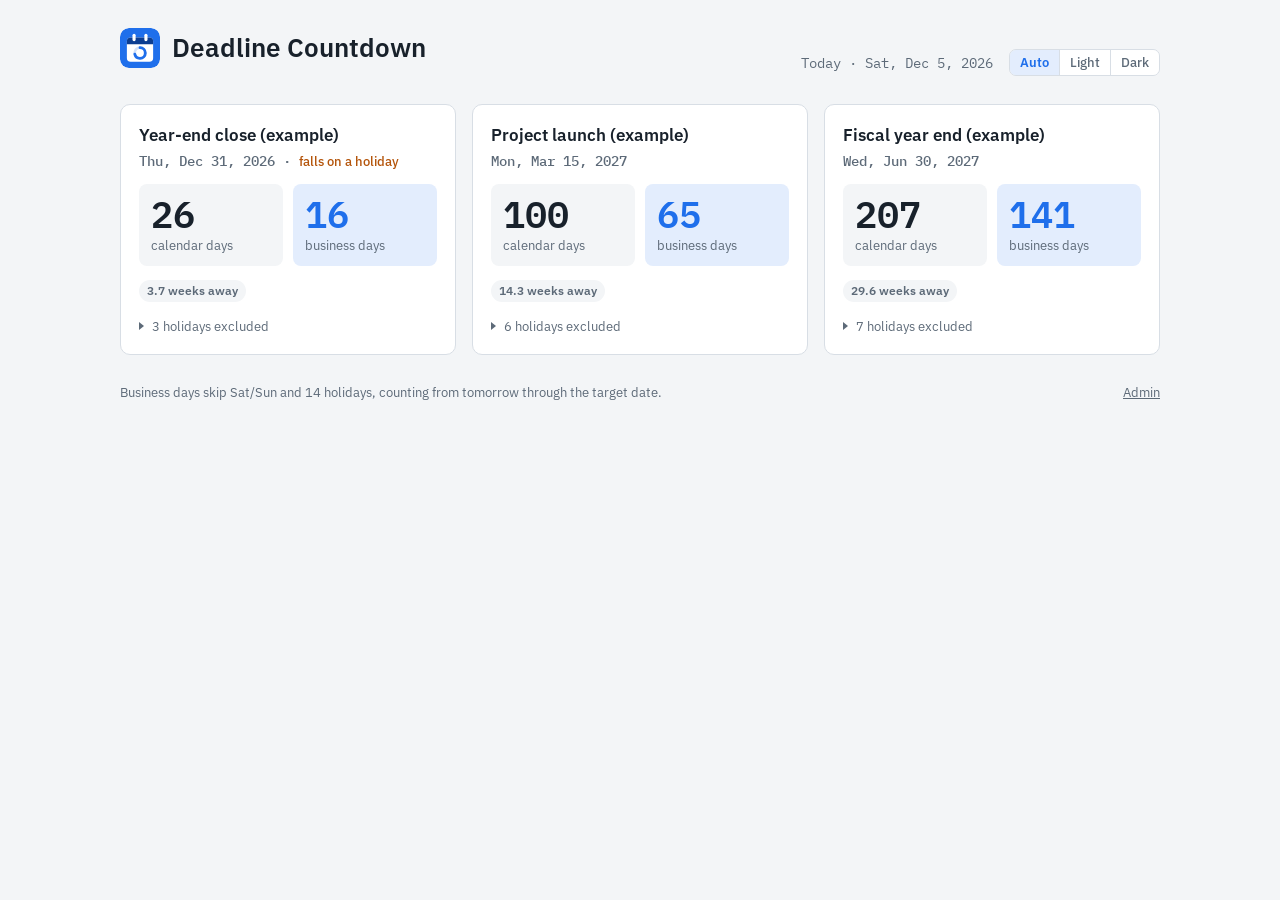
==== public/index.html @ 890f5120 "Deadline Countdown: countdown site with admin page and Docker setup Main page shows calendar and bus" ====
<!doctype html>
<html lang="en">
<head>
<meta charset="utf-8">
<meta name="viewport" content="width=device-width, initial-scale=1, viewport-fit=cover">
<title>Deadline Countdown</title>
<meta name="claude:viewport-fit-sides" content="cover">
<link rel="stylesheet" href="https://fonts.googleapis.com/css2?family=IBM+Plex+Sans:wght@400;500;600&family=IBM+Plex+Mono:wght@500;600&display=swap">
<link rel="stylesheet" href="style.css">
<link rel="icon" href="favicon.svg" type="image/svg+xml">
<link rel="icon" href="favicon-32.png" sizes="32x32" type="image/png">
<link rel="apple-touch-icon" href="apple-touch-icon.png">
<link rel="manifest" href="site.webmanifest">
<meta name="theme-color" content="#1f6feb">
</head>
<body>
<div class="wrap">
  <header>
    <div class="brand"><img id="logo" src="favicon.svg" alt="" width="40" height="40"><h1 id="title">Deadline Countdown</h1></div>
    <div class="hdr-right">
      <div class="today" id="todayLbl"></div>
      <div class="seg" role="radiogroup" aria-label="Theme" id="themeSeg">
        <button type="button" role="radio" data-t="auto">Auto</button>
        <button type="button" role="radio" data-t="light">Light</button>
        <button type="button" role="radio" data-t="dark">Dark</button>
      </div>
    </div>
  </header>

  <div class="loaderr" id="loadErr" hidden>The settings file <code>config.js</code> didn't load. Check that it sits in the same folder as this page.</div>
  <section class="grid" id="cards" aria-label="Countdowns"></section>
  <p class="empty" id="empty" hidden>No countdowns yet. Add some on the admin page.</p>

  <footer>
    <span id="rulesNote"></span>
    <a href="admin.html">Admin</a>
  </footer>
</div>

<script src="config.js"></script>
<script src="app.js"></script>
<script>
(function () {
  const C = window.Countdown;
  C.initTheme(document.getElementById('themeSeg'));
  document.getElementById('todayLbl').textContent = 'Today · ' + C.fmt(C.TODAY);
  if (!window.COUNTDOWN_CONFIG) document.getElementById('loadErr').hidden = false;
  const cfg = C.normalizeConfig(window.COUNTDOWN_CONFIG);
  document.getElementById('title').textContent = cfg.title || 'Deadline Countdown';
  document.title = cfg.title || 'Deadline Countdown';
  C.applyLogo(cfg, document.getElementById('logo'));
  const n = C.renderCards(document.getElementById('cards'), cfg);
  document.getElementById('empty').hidden = n > 0 || !window.COUNTDOWN_CONFIG;
  const off = [1, 2, 3, 4, 5, 6, 0].filter(d => cfg.nonWorkingDays.includes(d)).map(d => C.DOW[d]).join('/') || 'no days';
  document.getElementById('rulesNote').textContent =
    `Business days skip ${off} and ${cfg.holidays.length} holiday${cfg.holidays.length === 1 ? '' : 's'}, counting from ${cfg.countToday ? 'today' : 'tomorrow'} ${cfg.countTargetDate ? 'through' : 'up to'} the target date.`;
})();
</script>
</body>
</html>
---- public/style.css ----
/* Deadline Countdown: shared styles for index.html and admin.html */
/* Base reset (standalone hosting) */
body { margin: 0; }
[hidden] { display: none !important; }
:root { padding-top: env(safe-area-inset-top, 0px); padding-bottom: env(safe-area-inset-bottom, 0px); }
/* Layout: one centered column; countdown cards in an auto-fit grid */
:root {
  --bg: #f3f5f7; --surface: #ffffff; --fg: #18212b; --muted: #5d6a78; --line: #d8dee5;
  --accent: #1f6feb; --accent-soft: #e3edfd; --hol: #b4540a; --hol-soft: #fbeedd; --past: #8a94a0;
  --sans: "IBM Plex Sans", system-ui, -apple-system, "Segoe UI", sans-serif;
  --mono: "IBM Plex Mono", ui-monospace, Consolas, monospace;
}
@media (prefers-color-scheme: dark) { :root:not([data-theme="light"]) {
  --bg: #11161c; --surface: #19212a; --fg: #e6ebf0; --muted: #9aa7b4; --line: #2b3642;
  --accent: #6ea8ff; --accent-soft: #1c2d45; --hol: #d2a679; --hol-soft: #2c2620; --past: #6b7682; color-scheme: dark } }
:root[data-theme="dark"] {
  --bg: #11161c; --surface: #19212a; --fg: #e6ebf0; --muted: #9aa7b4; --line: #2b3642;
  --accent: #6ea8ff; --accent-soft: #1c2d45; --hol: #d2a679; --hol-soft: #2c2620; --past: #6b7682; color-scheme: dark }
body { background: var(--bg); color: var(--fg); font-family: var(--sans); font-size: 15px; line-height: 1.5; }
.wrap { max-width: 1040px; margin: 0 auto; padding-block: 28px 48px; padding-left: max(16px, env(safe-area-inset-left, 0px)); padding-right: max(16px, env(safe-area-inset-right, 0px)); display: grid; gap: 28px; }
header { display: flex; flex-wrap: wrap; align-items: baseline; justify-content: space-between; gap: 8px 16px; }
h1 { font-size: 1.6rem; font-weight: 600; margin: 0; text-wrap: balance; }
h2 { font-size: 1rem; font-weight: 600; margin: 0; }
.today { font-family: var(--mono); color: var(--muted); font-size: .9rem; }
.label { font-size: .72rem; text-transform: uppercase; letter-spacing: .08em; color: var(--muted); font-weight: 600; }
.grid { display: grid; grid-template-columns: repeat(auto-fit, minmax(260px, 1fr)); gap: 16px; }
.card { background: var(--surface); border: 1px solid var(--line); border-radius: 10px; padding: 18px; display: grid; gap: 14px; min-width: 0; align-content: start; }
.card input[type=text] { font: 600 1.05rem var(--sans); border: none; background: transparent; color: var(--fg); padding: 2px 0; border-bottom: 1px dashed transparent; width: 100%; }
.card input[type=text]:hover, .card input[type=text]:focus { border-bottom-color: var(--line); outline: none; }
input[type=date] { font: 500 .95rem var(--mono); padding: 6px 8px; border: 1px solid var(--line); border-radius: 6px; background: var(--bg); color: var(--fg); }
.nums { display: grid; grid-template-columns: 1fr 1fr; gap: 10px; }
.num { background: var(--bg); border-radius: 8px; padding: 10px 12px; }
.num.biz { background: var(--accent-soft); }
.num b { display: block; font: 600 2.3rem/1.1 var(--mono); font-variant-numeric: tabular-nums; }
.num.biz b { color: var(--accent); }
.num span { font-size: .8rem; color: var(--muted); }
.meta { font-size: .82rem; color: var(--muted); display: grid; gap: 6px; }
.chips { display: flex; flex-wrap: wrap; gap: 6px; }
.chip { font-size: .75rem; background: var(--bg); color: var(--muted); border: 1px solid var(--line); border-radius: 999px; padding: 1px 9px; white-space: nowrap; }
.warn { color: var(--hol); }
.card.past .num b { color: var(--past); }
.status { font-size: .75rem; font-weight: 600; padding: 2px 8px; border-radius: 999px; background: var(--bg); color: var(--muted); justify-self: start; }
.card.past .status { color: var(--hol); background: var(--hol-soft); }
.hdr-right { display: flex; flex-wrap: wrap; align-items: center; gap: 8px 16px; }
.seg { display: inline-flex; border: 1px solid var(--line); border-radius: 7px; overflow: hidden; }
.seg button { border: none; border-radius: 0; padding: 4px 10px; font-size: .8rem; background: var(--surface); color: var(--muted); }
.seg button + button { border-left: 1px solid var(--line); }
.seg button[aria-checked="true"] { background: var(--accent-soft); color: var(--accent); font-weight: 600; }
.btnrow { display: flex; flex-wrap: wrap; gap: 8px; }
.backup { display: grid; gap: 8px; padding-top: 10px; border-top: 1px solid var(--line); }
.toolbar { display: flex; flex-wrap: wrap; gap: 8px; margin-bottom: -12px; }
.cardtop { display: flex; align-items: center; gap: 8px; }
.cardtop input { flex: 1; min-width: 0; }
.rm { border: none; background: transparent; color: var(--muted); font-size: 1.3rem; line-height: 1; padding: 2px 8px; border-radius: 6px; }
.rm:hover { background: var(--hol-soft); color: var(--hol); }
.addtile { border: 1.5px dashed var(--line); background: transparent; border-radius: 10px; min-height: 180px; display: flex; flex-direction: column; align-items: center; justify-content: center; gap: 6px; color: var(--muted); font-size: .95rem; }
.addtile:hover { border-color: var(--accent); color: var(--accent); background: var(--accent-soft); }
.plus { font-size: 2rem; line-height: 1; font-weight: 400; }
.toast { position: fixed; left: 50%; transform: translateX(-50%); bottom: calc(20px + env(safe-area-inset-bottom, 0px)); background: var(--fg); color: var(--bg); padding: 10px 12px 10px 16px; border-radius: 8px; display: flex; align-items: center; gap: 14px; font-size: .88rem; box-shadow: 0 6px 20px rgba(0,0,0,.25); max-width: calc(100vw - 32px); z-index: 20; }
.toast button { background: transparent; color: var(--bg); border-color: currentColor; }
.setbox { display: block; padding: 0; }
.setbox summary { list-style: none; cursor: pointer; padding: 14px 18px; font-weight: 600; display: flex; align-items: center; gap: 10px; flex-wrap: wrap; border-radius: 10px; }
.setbox summary::-webkit-details-marker { display: none; }
.setbox summary:hover { background: var(--bg); }
.tw { width: 0; height: 0; border-left: 6px solid var(--muted); border-top: 5px solid transparent; border-bottom: 5px solid transparent; transition: transform .15s; }
.setbox[open] > summary .tw, .holtw[open] > summary .tw { transform: rotate(90deg); }
.holtw summary { list-style: none; cursor: pointer; display: inline-flex; align-items: center; gap: 8px; border-radius: 4px; }
.holtw summary::-webkit-details-marker { display: none; }
.holtw summary:hover { color: var(--fg); }
.holtw .tw { border-left-width: 5px; border-top-width: 4px; border-bottom-width: 4px; }
.holtw .chips { margin-top: 8px; }
.sumnote { font-weight: 400; font-size: .82rem; color: var(--muted); }
.setbox .settings { padding: 4px 18px 18px; }
@media (prefers-reduced-motion: reduce) { .tw { transition: none; } }
.settings { display: grid; grid-template-columns: minmax(0, 1.4fr) minmax(0, 1fr); gap: 16px; }
@media (max-width: 760px) { .settings { grid-template-columns: 1fr; } }
textarea { width: 100%; box-sizing: border-box; min-height: 280px; font: 500 .85rem/1.6 var(--mono); padding: 10px; border: 1px solid var(--line); border-radius: 8px; background: var(--bg); color: var(--fg); resize: vertical; }
.help { font-size: .82rem; color: var(--muted); margin: 0; }
.opts { display: grid; gap: 10px; align-content: start; }
.days { display: flex; flex-wrap: wrap; gap: 6px; }
.days label, .opt { display: inline-flex; align-items: center; gap: 6px; font-size: .88rem; }
.days label { border: 1px solid var(--line); border-radius: 6px; padding: 3px 8px; }
.parsed { font-size: .82rem; color: var(--muted); }
.parsed .err { color: var(--hol); }
button { font: 500 .85rem var(--sans); padding: 6px 12px; border-radius: 6px; border: 1px solid var(--line); background: var(--surface); color: var(--fg); cursor: pointer; }
button:hover { border-color: var(--accent); }
:focus-visible { outline: 2px solid var(--accent); outline-offset: 2px; }
.note { font-size: .8rem; color: var(--muted); margin: 0; }

/* ---- Main page ---- */
.brand { display: flex; align-items: center; gap: 12px; min-width: 0; }
.brand img { width: 40px; height: 40px; flex: none; object-fit: contain; border-radius: 9px; }
.cardname { font-weight: 600; font-size: 1.05rem; margin: 0; overflow-wrap: anywhere; }
.carddate { font: 500 .9rem var(--mono); color: var(--muted); }
.carddate .warn { font-family: var(--sans); font-size: .82rem; }
.empty { color: var(--muted); padding: 32px 0; }
footer { font-size: .8rem; color: var(--muted); display: flex; justify-content: space-between; flex-wrap: wrap; gap: 8px; }
footer a { color: var(--muted); }
footer a:hover { color: var(--accent); }
.loaderr { background: var(--hol-soft); color: var(--fg); border-radius: 10px; padding: 14px 18px; }

/* ---- Admin page ---- */
.login { max-width: 360px; margin: 12vh auto 0; display: grid; gap: 14px; }
.field { display: grid; gap: 4px; }
.field label { font-size: .85rem; font-weight: 500; }
input[type=text].plain, input[type=password] { font: 400 .95rem var(--sans); padding: 7px 10px; border: 1px solid var(--line); border-radius: 6px; background: var(--bg); color: var(--fg); width: 100%; box-sizing: border-box; }
button.primary { background: var(--accent); border-color: var(--accent); color: var(--surface); font-weight: 600; }
button.primary:hover { filter: brightness(1.08); }
.err { color: var(--hol); font-size: .85rem; }
.panel { background: var(--surface); border: 1px solid var(--line); border-radius: 10px; padding: 18px; display: grid; gap: 14px; min-width: 0; }
.panel h2 { display: flex; align-items: baseline; gap: 10px; flex-wrap: wrap; }
.rows { display: grid; gap: 8px; }
.row { display: grid; grid-template-columns: minmax(0, 1fr) auto auto; gap: 8px; align-items: center; }
.row.past input { color: var(--past); }
@media (max-width: 520px) { .row { grid-template-columns: minmax(0, 1fr) auto; } .row input[type=date] { grid-column: 1; } .row .rm { grid-row: 1 / span 2; grid-column: 2; } }
.banner { display: flex; flex-wrap: wrap; align-items: center; gap: 10px 16px; justify-content: space-between; background: var(--accent-soft); border-radius: 10px; padding: 12px 16px; }
.banner.clean { background: var(--surface); border: 1px solid var(--line); }
.steps { margin: 0; padding-left: 1.2em; font-size: .88rem; display: grid; gap: 4px; }
code { font-family: var(--mono); font-size: .9em; }
.two { display: grid; grid-template-columns: minmax(0, 1.4fr) minmax(0, 1fr); gap: 16px; align-items: start; }
@media (max-width: 760px) { .two { grid-template-columns: 1fr; } }
.preview-label { margin-bottom: -16px; }
.logorow { display: flex; align-items: center; gap: 16px; flex-wrap: wrap; }
.logorow img { width: 56px; height: 56px; object-fit: contain; border-radius: 12px; background: var(--bg); border: 1px solid var(--line); padding: 4px; }
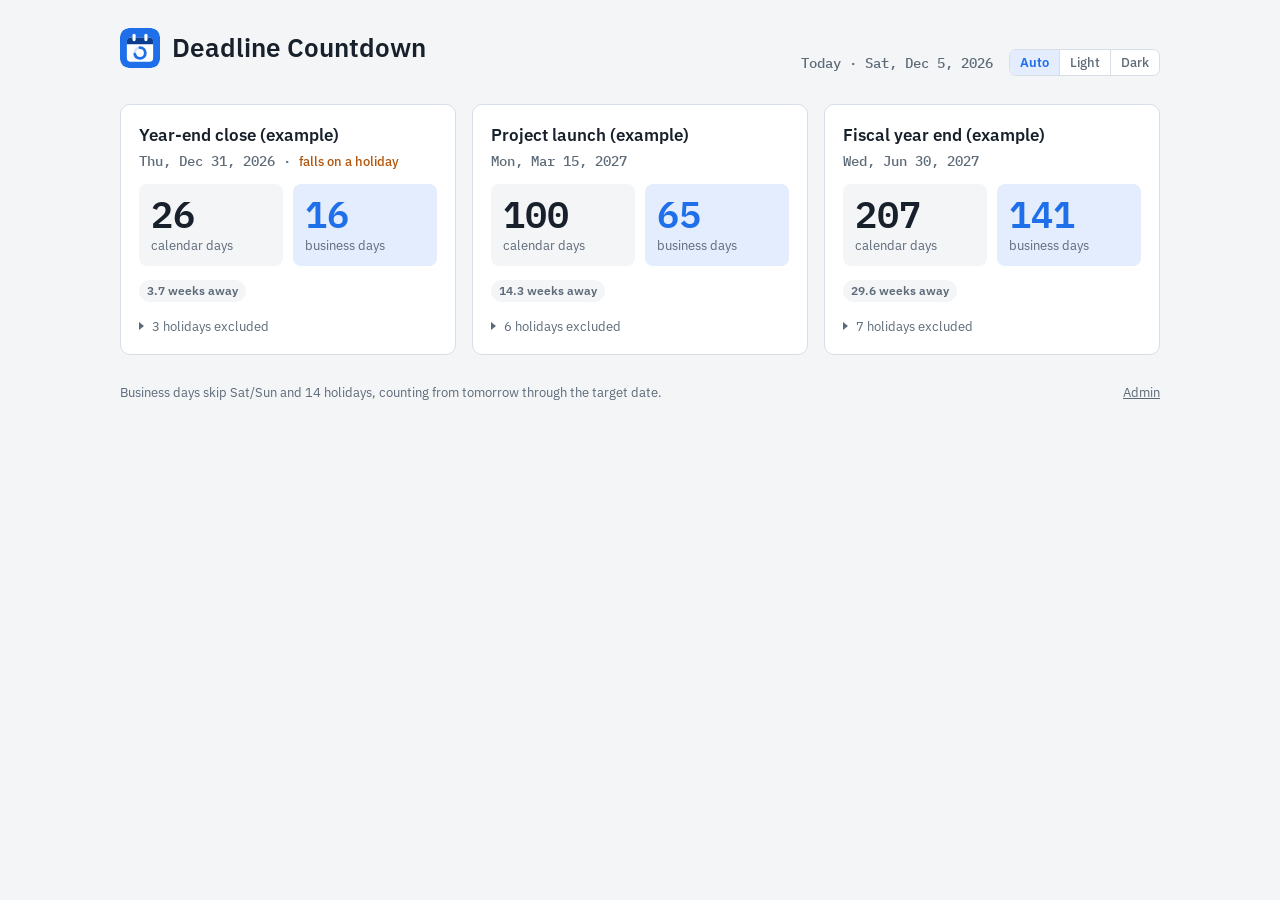
==== commit 9b6837e9: "Security and privacy hardening - Serve the IBM Plex fonts from the site instead of Google Fonts, so " ====
--- a/public/index.html
+++ b/public/index.html
@@ -4,8 +4,6 @@
 <meta charset="utf-8">
 <meta name="viewport" content="width=device-width, initial-scale=1, viewport-fit=cover">
 <title>Deadline Countdown</title>
-<meta name="claude:viewport-fit-sides" content="cover">
-<link rel="stylesheet" href="https://fonts.googleapis.com/css2?family=IBM+Plex+Sans:wght@400;500;600&family=IBM+Plex+Mono:wght@500;600&display=swap">
 <link rel="stylesheet" href="style.css">
 <link rel="icon" href="favicon.svg" type="image/svg+xml">
 <link rel="icon" href="favicon-32.png" sizes="32x32" type="image/png">
@@ -39,22 +37,6 @@
 
 <script src="config.js"></script>
 <script src="app.js"></script>
-<script>
-(function () {
-  const C = window.Countdown;
-  C.initTheme(document.getElementById('themeSeg'));
-  document.getElementById('todayLbl').textContent = 'Today · ' + C.fmt(C.TODAY);
-  if (!window.COUNTDOWN_CONFIG) document.getElementById('loadErr').hidden = false;
-  const cfg = C.normalizeConfig(window.COUNTDOWN_CONFIG);
-  document.getElementById('title').textContent = cfg.title || 'Deadline Countdown';
-  document.title = cfg.title || 'Deadline Countdown';
-  C.applyLogo(cfg, document.getElementById('logo'));
-  const n = C.renderCards(document.getElementById('cards'), cfg);
-  document.getElementById('empty').hidden = n > 0 || !window.COUNTDOWN_CONFIG;
-  const off = [1, 2, 3, 4, 5, 6, 0].filter(d => cfg.nonWorkingDays.includes(d)).map(d => C.DOW[d]).join('/') || 'no days';
-  document.getElementById('rulesNote').textContent =
-    `Business days skip ${off} and ${cfg.holidays.length} holiday${cfg.holidays.length === 1 ? '' : 's'}, counting from ${cfg.countToday ? 'today' : 'tomorrow'} ${cfg.countTargetDate ? 'through' : 'up to'} the target date.`;
-})();
-</script>
+<script src="main.js"></script>
 </body>
 </html>
--- a/public/style.css
+++ b/public/style.css
@@ -1,4 +1,9 @@
 /* Deadline Countdown: shared styles for index.html and admin.html */
+
+/* IBM Plex, served from this site (no requests to Google). SIL Open Font License: fonts/OFL.txt */
+@font-face { font-family: "IBM Plex Sans"; src: url("fonts/ibm-plex-sans-latin.woff2") format("woff2"); font-weight: 100 700; font-style: normal; font-display: swap; }
+@font-face { font-family: "IBM Plex Mono"; src: url("fonts/ibm-plex-mono-500-latin.woff2") format("woff2"); font-weight: 500; font-style: normal; font-display: swap; }
+@font-face { font-family: "IBM Plex Mono"; src: url("fonts/ibm-plex-mono-600-latin.woff2") format("woff2"); font-weight: 600; font-style: normal; font-display: swap; }
 /* Base reset (standalone hosting) */
 body { margin: 0; }
 [hidden] { display: none !important; }
@@ -120,5 +125,12 @@
 .two { display: grid; grid-template-columns: minmax(0, 1.4fr) minmax(0, 1fr); gap: 16px; align-items: start; }
 @media (max-width: 760px) { .two { grid-template-columns: 1fr; } }
 .preview-label { margin-bottom: -16px; }
+/* Layout helpers (kept out of HTML style="" attributes so the Content-Security-Policy can forbid inline styles) */
+.stack { display: grid; gap: 20px; }
+.stack-sm { display: grid; gap: 16px; }
+.stack-xs { display: grid; gap: 6px; min-width: 0; }
+.titleblock { display: grid; gap: 2px; }
+.short { min-height: 160px; }
+.label.spaced { display: block; margin-bottom: 6px; }
 .logorow { display: flex; align-items: center; gap: 16px; flex-wrap: wrap; }
 .logorow img { width: 56px; height: 56px; object-fit: contain; border-radius: 12px; background: var(--bg); border: 1px solid var(--line); padding: 4px; }
